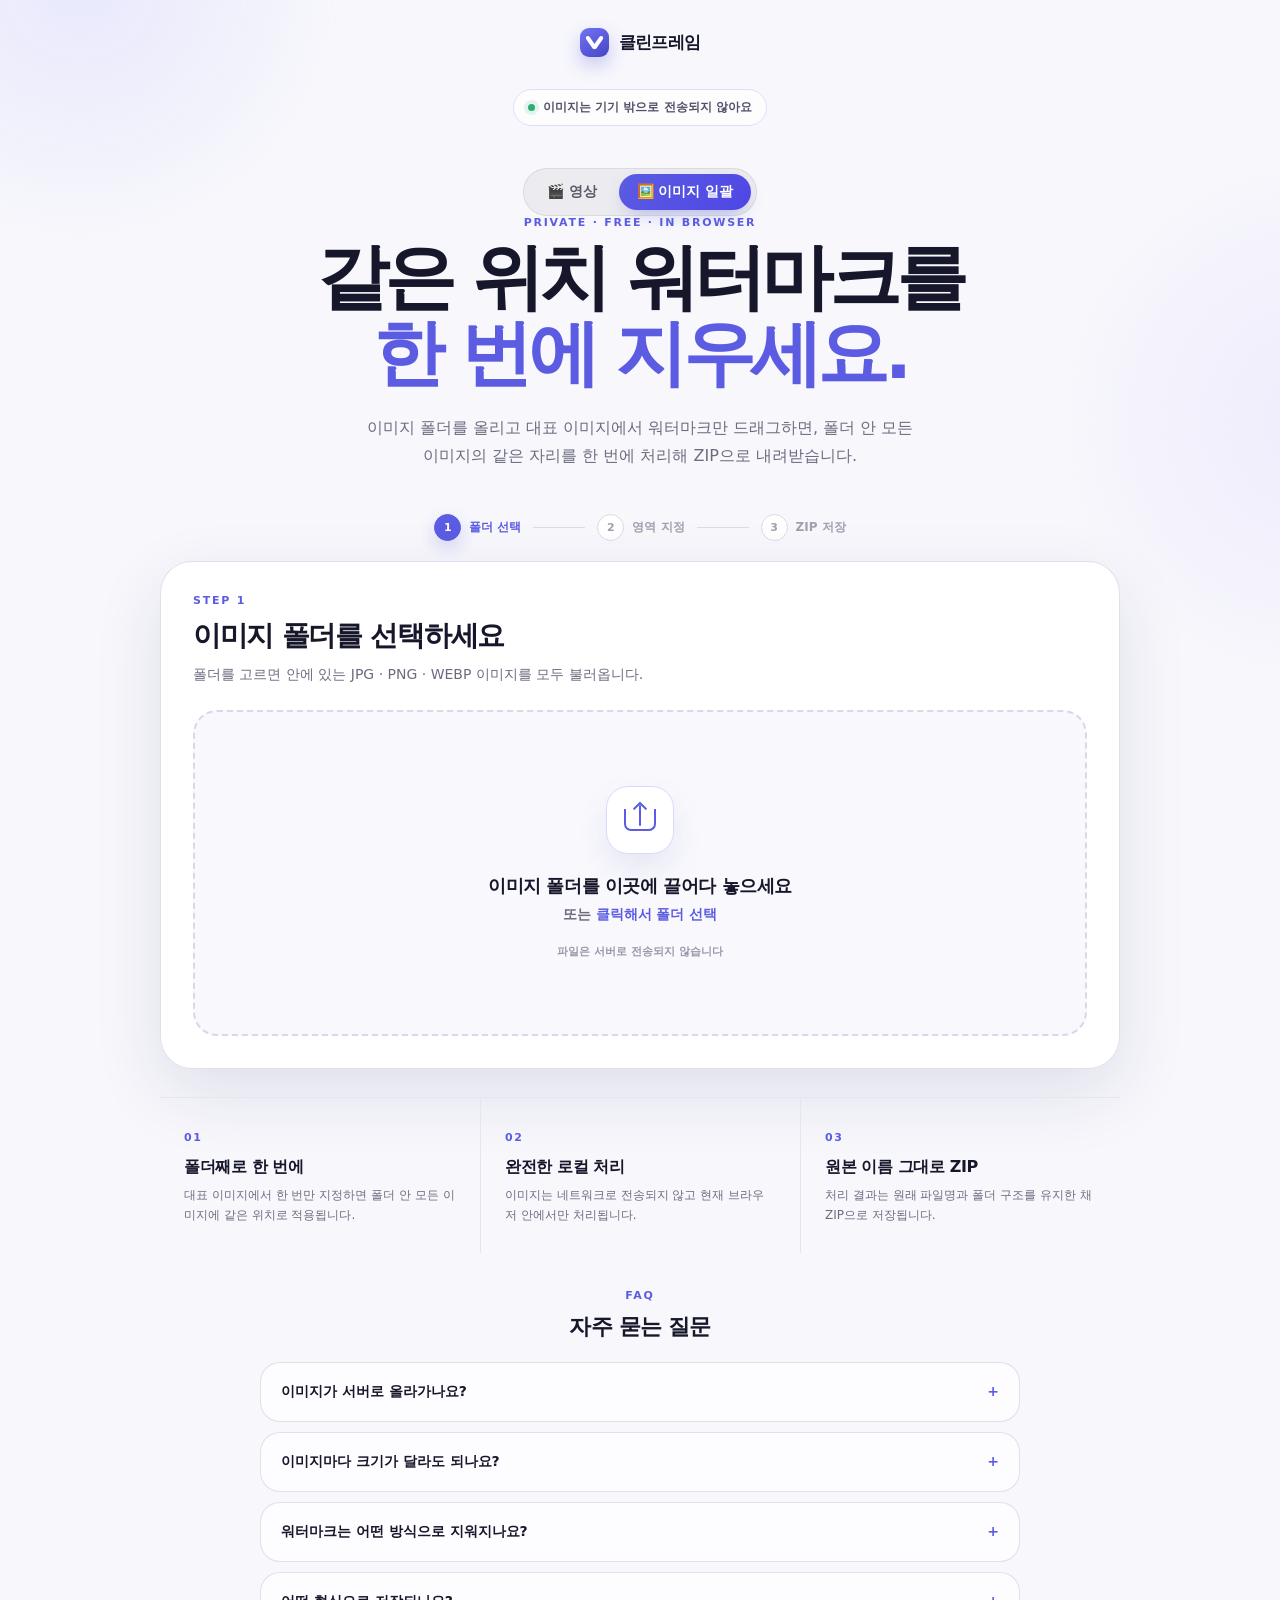
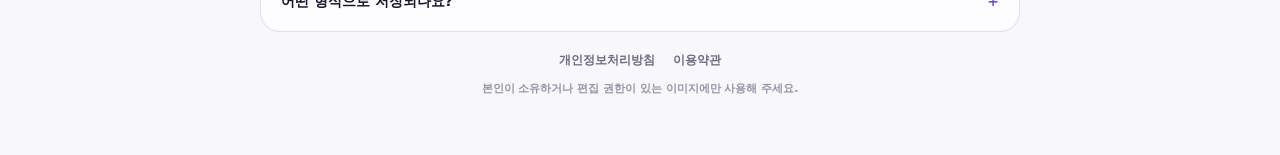
==== image.html @ a4044248 "이미지 워터마크 일괄 제거 기능 추가 폴더를 불러와 대표 이미지에서 워터마크 위치를 한 번만 지정하면 폴더 안 모든 이미지의 같은 위치를 제거해 ZIP으로 저장하는 image.ht" ====
<!-- 폴더 안 모든 이미지의 같은 위치 워터마크를 일괄 제거하는 화면 -->
<!doctype html>
<html lang="ko">
  <head>
    <meta charset="UTF-8" />
    <meta name="viewport" content="width=device-width, initial-scale=1.0" />
    <meta
      name="description"
      content="이미지 폴더를 올리고 대표 이미지에서 워터마크 위치를 지정하면 폴더 안 모든 이미지의 같은 위치 워터마크를 브라우저 안에서 한 번에 제거해 ZIP으로 저장합니다"
    />
    <meta name="theme-color" content="#f7f7fc" />
    <!-- 애드센스 사이트 확인용 메타 태그와 광고 로더. 크롤러가 HTML 원본에서
         찾을 수 있도록 스크립트를 주입하지 않고 그대로 둔다. -->
    <meta name="google-adsense-account" content="ca-pub-1059415497859090" />
    <script
      async
      src="https://pagead2.googlesyndication.com/pagead/js/adsbygoogle.js?client=ca-pub-1059415497859090"
      crossorigin="anonymous"
    ></script>
    <title>클린프레임 | 이미지 워터마크 일괄 제거</title>
    <link rel="stylesheet" href="./styles.css" />
    <script defer src="./image.js"></script>
    <script defer src="./ads.js"></script>
  </head>
  <body>
    <div class="ambient ambient-one" aria-hidden="true"></div>
    <div class="ambient ambient-two" aria-hidden="true"></div>

    <main class="shell">
      <header class="hero">
        <a class="brand" href="./" aria-label="클린프레임 처음으로">
          <span class="brand-mark" aria-hidden="true"></span>
          <span>클린프레임</span>
        </a>
        <div class="privacy-pill">
          <span class="status-dot" aria-hidden="true"></span>
          이미지는 기기 밖으로 전송되지 않아요
        </div>
        <nav class="tool-nav" aria-label="도구 전환">
          <a href="./">🎬 영상</a>
          <a class="active" href="./image.html" aria-current="page">🖼️ 이미지 일괄</a>
        </nav>
        <p class="eyebrow">PRIVATE · FREE · IN BROWSER</p>
        <h1>같은 위치 워터마크를<br /><span>한 번에 지우세요.</span></h1>
        <p class="hero-copy">
          이미지 폴더를 올리고 대표 이미지에서 워터마크만 드래그하면,
          폴더 안 모든 이미지의 같은 자리를 한 번에 처리해 ZIP으로 내려받습니다.
        </p>
      </header>

      <section class="workspace" aria-label="이미지 워터마크 일괄 제거 작업 공간">
        <div class="stepper" aria-label="진행 단계">
          <div class="step is-active" data-step="upload">
            <span>1</span>
            <strong>폴더 선택</strong>
          </div>
          <div class="step-line" aria-hidden="true"></div>
          <div class="step" data-step="select">
            <span>2</span>
            <strong>영역 지정</strong>
          </div>
          <div class="step-line" aria-hidden="true"></div>
          <div class="step" data-step="done">
            <span>3</span>
            <strong>ZIP 저장</strong>
          </div>
        </div>

        <section class="panel upload-panel" id="uploadPanel" aria-labelledby="uploadTitle">
          <div class="panel-heading">
            <p class="panel-kicker">STEP 1</p>
            <h2 id="uploadTitle">이미지 폴더를 선택하세요</h2>
            <p>폴더를 고르면 안에 있는 JPG · PNG · WEBP 이미지를 모두 불러옵니다.</p>
          </div>

          <label class="drop-zone" id="dropZone" for="folderInput">
            <input
              type="file"
              id="folderInput"
              webkitdirectory
              multiple
              aria-describedby="uploadHelp"
            />
            <span class="upload-icon" aria-hidden="true">
              <span class="upload-arrow"></span>
            </span>
            <strong>이미지 폴더를 이곳에 끌어다 놓으세요</strong>
            <span>또는 <em>클릭해서 폴더 선택</em></span>
            <small id="uploadHelp">파일은 서버로 전송되지 않습니다</small>
          </label>
          <p class="notice error hidden" id="uploadError" role="alert"></p>
        </section>

        <section class="panel edit-panel hidden" id="editPanel" aria-labelledby="editTitle">
          <div class="panel-heading panel-heading-row">
            <div>
              <p class="panel-kicker">STEP 2</p>
              <h2 id="editTitle">대표 이미지에서 지울 영역을 표시하세요</h2>
              <p>여기서 지정한 위치가 <strong>폴더 안 모든 이미지</strong>에 같은 비율로 적용됩니다.</p>
            </div>
            <span class="count-badge" id="regionCount">선택 영역 0개</span>
          </div>

          <div class="video-stage" id="imageStage">
            <img id="sourceImage" alt="대표 이미지 미리보기" />
            <div
              class="selection-overlay"
              id="selectionOverlay"
              aria-label="워터마크 영역 선택 화면"
            ></div>
          </div>

          <div class="preview-toolbar">
            <span class="file-summary" id="fileSummary"></span>
          </div>

          <div class="selection-help">
            <span class="help-swatch" aria-hidden="true"></span>
            <span>인디고색 테두리 안쪽이 주변 픽셀로 자연스럽게 채워집니다.</span>
          </div>

          <div class="preview-pair hidden" id="previewPair">
            <figure><figcaption>전</figcaption><canvas id="beforeCanvas"></canvas></figure>
            <figure><figcaption>후</figcaption><canvas id="afterCanvas"></canvas></figure>
          </div>

          <p class="notice error hidden" id="processError" role="alert"></p>

          <div class="actions">
            <button class="button button-primary" id="processButton" type="button" disabled>
              모두 제거 → ZIP
              <span aria-hidden="true">→</span>
            </button>
            <button class="button button-secondary" id="previewButton" type="button" disabled>
              전 / 후 미리보기
            </button>
            <button class="button button-secondary" id="clearButton" type="button">
              영역 모두 지우기
            </button>
            <button class="button button-quiet" id="resetButton" type="button">
              다른 폴더
            </button>
          </div>
        </section>

        <section class="panel processing-panel hidden" id="processingPanel" aria-live="polite">
          <div class="processing-orbit" aria-hidden="true">
            <span></span>
          </div>
          <p class="panel-kicker">PROCESSING</p>
          <h2>브라우저에서 이미지를 처리하고 있어요</h2>
          <p>이미지 수와 해상도에 따라 시간이 걸릴 수 있습니다. 창을 닫지 마세요.</p>
          <div class="progress-track" aria-hidden="true">
            <span id="progressBar"></span>
          </div>
          <strong class="progress-value" id="progressValue">0%</strong>
        </section>

        <section class="panel result-panel hidden" id="resultPanel" aria-labelledby="resultTitle">
          <div class="result-header">
            <span class="success-mark" aria-hidden="true">✓</span>
            <div>
              <p class="panel-kicker">COMPLETE</p>
              <h2 id="resultTitle">이미지가 준비됐어요</h2>
              <p id="resultSummary">처리된 이미지를 ZIP으로 저장했습니다.</p>
            </div>
          </div>

          <div class="actions">
            <a class="button button-primary" id="downloadLink" download="cleanframe-images.zip">
              ZIP 다시 받기
              <span aria-hidden="true">↓</span>
            </a>
            <button class="button button-secondary" id="editAgainButton" type="button">
              영역 다시 선택
            </button>
            <button class="button button-quiet" id="newFolderButton" type="button">
              다른 폴더
            </button>
          </div>
        </section>
      </section>

      <!-- 광고 자리. data-ad-slot 을 애드센스에서 만든 광고 단위 ID로 바꾸세요. -->
      <aside class="ad-slot" data-ad-slot="" data-ad-format="auto" aria-label="광고">
        <span class="ad-label">광고</span>
      </aside>

      <section class="feature-grid" aria-label="서비스 특징">
        <article>
          <span class="feature-number">01</span>
          <h2>폴더째로 한 번에</h2>
          <p>대표 이미지에서 한 번만 지정하면 폴더 안 모든 이미지에 같은 위치로 적용됩니다.</p>
        </article>
        <article>
          <span class="feature-number">02</span>
          <h2>완전한 로컬 처리</h2>
          <p>이미지는 네트워크로 전송되지 않고 현재 브라우저 안에서만 처리됩니다.</p>
        </article>
        <article>
          <span class="feature-number">03</span>
          <h2>원본 이름 그대로 ZIP</h2>
          <p>처리 결과는 원래 파일명과 폴더 구조를 유지한 채 ZIP으로 저장됩니다.</p>
        </article>
      </section>

      <section class="faq" aria-labelledby="faqTitle">
        <p class="panel-kicker">FAQ</p>
        <h2 id="faqTitle">자주 묻는 질문</h2>

        <details>
          <summary>이미지가 서버로 올라가나요?</summary>
          <p>
            올라가지 않습니다. 폴더를 고르면 브라우저 메모리에서만 읽고,
            제거 작업도 브라우저 안에서 실행됩니다. 네트워크로 나가는
            이미지 데이터는 없습니다.
          </p>
        </details>

        <details>
          <summary>이미지마다 크기가 달라도 되나요?</summary>
          <p>
            지정한 영역을 비율로 저장해 각 이미지 크기에 맞춰 적용합니다.
            같은 크기·같은 위치의 워터마크일 때 가장 정확하고, 크기가
            다르면 비율에 따라 근사 적용됩니다.
          </p>
        </details>

        <details>
          <summary>워터마크는 어떤 방식으로 지워지나요?</summary>
          <p>
            지정한 사각형 영역을 그 테두리 바깥 픽셀을 참고해 안쪽부터
            다시 채우는 방식입니다. 배경이 단순할수록 자연스럽고,
            무늬가 복잡한 배경에서는 흐릿한 자국이 남을 수 있습니다.
          </p>
        </details>

        <details>
          <summary>어떤 형식으로 저장되나요?</summary>
          <p>
            각 이미지는 원본과 같은 형식(JPG는 JPG, PNG는 PNG)으로 저장되며,
            원래 파일명과 폴더 구조를 유지한 하나의 ZIP 파일로 내려받습니다.
          </p>
        </details>
      </section>

      <!-- 광고 자리. data-ad-slot 을 애드센스에서 만든 광고 단위 ID로 바꾸세요. -->
      <aside class="ad-slot" data-ad-slot="" data-ad-format="auto" aria-label="광고">
        <span class="ad-label">광고</span>
      </aside>

      <footer>
        <nav class="footer-nav" aria-label="약관 및 정책">
          <a href="./privacy.html">개인정보처리방침</a>
          <a href="./terms.html">이용약관</a>
        </nav>
        <p>본인이 소유하거나 편집 권한이 있는 이미지에만 사용해 주세요.</p>
      </footer>
    </main>
  </body>
</html>
---- styles.css ----
/* 워터마크 제거 화면의 레이아웃과 상호작용 상태를 정의하는 스타일 */
:root {
  color-scheme: light;
  --brand: #5b5ce2;
  --brand-dark: #4747c6;
  --brand-soft: #eeefff;
  --ink: #17172b;
  --muted: #6c6c80;
  --line: #e5e5ef;
  --surface: #ffffff;
  --background: #f7f7fc;
  --danger: #dc3f51;
  --warning: #a65e00;
  --success: #17845b;
  --shadow: 0 24px 70px rgba(39, 39, 91, 0.11);
}

* {
  box-sizing: border-box;
}

html {
  scroll-behavior: smooth;
}

body {
  min-width: 320px;
  min-height: 100vh;
  margin: 0;
  overflow-x: hidden;
  background: var(--background);
  color: var(--ink);
  font-family:
    Pretendard, "Noto Sans KR", "Apple SD Gothic Neo", "Malgun Gothic",
    system-ui, sans-serif;
  -webkit-font-smoothing: antialiased;
}

button,
input {
  font: inherit;
}

button,
a {
  -webkit-tap-highlight-color: transparent;
}

.ambient {
  position: fixed;
  z-index: -1;
  width: 520px;
  height: 520px;
  border-radius: 50%;
  filter: blur(12px);
  opacity: 0.32;
  pointer-events: none;
}

.ambient-one {
  top: -280px;
  left: -180px;
  background: radial-gradient(circle, #c9caff 0%, rgba(201, 202, 255, 0) 70%);
}

.ambient-two {
  top: 160px;
  right: -300px;
  background: radial-gradient(circle, #ddd5ff 0%, rgba(221, 213, 255, 0) 70%);
}

.shell {
  width: min(1120px, calc(100% - 40px));
  margin: 0 auto;
  padding: 28px 0 48px;
}

.hero {
  position: relative;
  max-width: 820px;
  margin: 0 auto;
  padding: 0 0 44px;
  text-align: center;
  animation: rise-in 0.5s ease-out both;
}

.brand {
  display: inline-flex;
  align-items: center;
  gap: 10px;
  color: var(--ink);
  font-size: 17px;
  font-weight: 900;
  letter-spacing: -0.04em;
  text-decoration: none;
}

.brand-mark {
  position: relative;
  width: 29px;
  height: 29px;
  border-radius: 9px;
  background: linear-gradient(145deg, #7374f4, #4546c4);
  box-shadow: 0 8px 18px rgba(91, 92, 226, 0.3);
}

.brand-mark::before,
.brand-mark::after {
  position: absolute;
  width: 4px;
  height: 15px;
  border-radius: 999px;
  background: #fff;
  content: "";
}

.brand-mark::before {
  top: 7px;
  left: 9px;
  transform: rotate(-35deg);
}

.brand-mark::after {
  top: 7px;
  right: 9px;
  transform: rotate(35deg);
}

.privacy-pill {
  display: flex;
  align-items: center;
  gap: 8px;
  width: fit-content;
  margin: 28px auto 24px;
  padding: 9px 14px;
  border: 1px solid #dddef8;
  border-radius: 999px;
  background: rgba(255, 255, 255, 0.72);
  color: #515168;
  font-size: 12px;
  font-weight: 700;
  backdrop-filter: blur(10px);
}

.status-dot {
  width: 7px;
  height: 7px;
  border-radius: 50%;
  background: #2cad72;
  box-shadow: 0 0 0 4px rgba(44, 173, 114, 0.12);
}

.eyebrow,
.panel-kicker {
  margin: 0 0 10px;
  color: var(--brand);
  font-size: 11px;
  font-weight: 900;
  letter-spacing: 0.16em;
}

.hero h1 {
  margin: 0;
  font-size: clamp(42px, 7vw, 72px);
  font-weight: 900;
  line-height: 1.06;
  letter-spacing: -0.065em;
}

.hero h1 span {
  color: var(--brand);
}

.hero-copy {
  max-width: 590px;
  margin: 22px auto 0;
  color: var(--muted);
  font-size: 16px;
  font-weight: 500;
  line-height: 1.75;
  word-break: keep-all;
}

.workspace {
  position: relative;
  width: min(960px, 100%);
  margin: 0 auto;
  animation: rise-in 0.52s 0.06s ease-out both;
}

.stepper {
  display: flex;
  align-items: center;
  justify-content: center;
  width: min(560px, 100%);
  margin: 0 auto 20px;
}

.step {
  display: flex;
  align-items: center;
  gap: 8px;
  color: #a0a0b2;
  white-space: nowrap;
}

.step span {
  display: grid;
  width: 27px;
  height: 27px;
  place-items: center;
  border: 1px solid #d9d9e6;
  border-radius: 50%;
  background: #fff;
  font-size: 11px;
  font-weight: 900;
}

.step strong {
  font-size: 12px;
  font-weight: 800;
}

.step.is-active,
.step.is-complete {
  color: var(--brand);
}

.step.is-active span,
.step.is-complete span {
  border-color: var(--brand);
  background: var(--brand);
  color: #fff;
  box-shadow: 0 7px 17px rgba(91, 92, 226, 0.22);
}

.step-line {
  width: 52px;
  height: 1px;
  margin: 0 12px;
  background: #dddde8;
}

.core-status {
  display: flex;
  align-items: center;
  justify-content: center;
  gap: 9px;
  min-height: 18px;
  margin-bottom: 16px;
  color: #77778c;
  font-size: 12px;
  font-weight: 700;
}

.core-indicator {
  width: 8px;
  height: 8px;
  border-radius: 50%;
  background: #2cad72;
}

.core-indicator.is-loading {
  background: var(--brand);
  animation: pulse 1.25s ease-in-out infinite;
}

.core-indicator.is-error {
  background: var(--danger);
}

.panel {
  padding: 32px;
  border: 1px solid rgba(220, 220, 234, 0.88);
  border-radius: 32px;
  background: rgba(255, 255, 255, 0.93);
  box-shadow: var(--shadow);
  backdrop-filter: blur(16px);
  animation: panel-in 0.46s ease-out both;
}

.panel-heading {
  margin-bottom: 24px;
}

.panel-heading-row {
  display: flex;
  align-items: flex-start;
  justify-content: space-between;
  gap: 24px;
}

.panel h2 {
  margin: 0;
  font-size: clamp(22px, 3vw, 28px);
  font-weight: 900;
  letter-spacing: -0.045em;
}

.panel-heading p:not(.panel-kicker),
.processing-panel > p:not(.panel-kicker),
.result-header p:not(.panel-kicker) {
  margin: 8px 0 0;
  color: var(--muted);
  font-size: 14px;
  font-weight: 500;
  line-height: 1.65;
}

.drop-zone {
  display: flex;
  min-height: 326px;
  align-items: center;
  justify-content: center;
  flex-direction: column;
  padding: 40px 24px;
  border: 2px dashed #d8d8e7;
  border-radius: 24px;
  background:
    linear-gradient(rgba(248, 248, 253, 0.88), rgba(248, 248, 253, 0.88)),
    repeating-linear-gradient(
      -45deg,
      transparent,
      transparent 10px,
      rgba(91, 92, 226, 0.035) 10px,
      rgba(91, 92, 226, 0.035) 20px
    );
  cursor: pointer;
  text-align: center;
  transition:
    border-color 0.2s ease,
    background-color 0.2s ease,
    transform 0.2s ease;
}

.drop-zone:hover,
.drop-zone:focus-within,
.drop-zone.is-over {
  border-color: var(--brand);
  background: var(--brand-soft);
  transform: translateY(-2px);
}

.drop-zone input {
  position: absolute;
  width: 1px;
  height: 1px;
  overflow: hidden;
  clip: rect(0 0 0 0);
  clip-path: inset(50%);
  white-space: nowrap;
}

.upload-icon {
  display: grid;
  position: relative;
  width: 68px;
  height: 68px;
  margin-bottom: 20px;
  place-items: center;
  border: 1px solid #d9dafb;
  border-radius: 22px;
  background: #fff;
  box-shadow: 0 15px 32px rgba(57, 57, 128, 0.09);
}

.upload-icon::before {
  width: 28px;
  height: 20px;
  border: 2px solid var(--brand);
  border-top: 0;
  border-radius: 0 0 7px 7px;
  content: "";
}

.upload-arrow {
  position: absolute;
  top: 18px;
  width: 2px;
  height: 21px;
  border-radius: 2px;
  background: var(--brand);
}

.upload-arrow::before,
.upload-arrow::after {
  position: absolute;
  top: 0;
  width: 10px;
  height: 2px;
  border-radius: 2px;
  background: var(--brand);
  content: "";
}

.upload-arrow::before {
  left: -7px;
  transform: rotate(-45deg);
}

.upload-arrow::after {
  right: -7px;
  transform: rotate(45deg);
}

.drop-zone strong {
  margin-bottom: 8px;
  font-size: 18px;
  font-weight: 900;
  letter-spacing: -0.025em;
}

.drop-zone > span:not(.upload-icon) {
  color: var(--muted);
  font-size: 14px;
  font-weight: 600;
}

.drop-zone em {
  color: var(--brand);
  font-style: normal;
  font-weight: 800;
}

.drop-zone small {
  margin-top: 20px;
  color: #9898aa;
  font-size: 11px;
  font-weight: 600;
}

.count-badge {
  flex: 0 0 auto;
  padding: 9px 13px;
  border-radius: 999px;
  background: var(--brand-soft);
  color: var(--brand-dark);
  font-size: 12px;
  font-weight: 900;
}

.video-stage,
.result-video-wrap {
  position: relative;
  overflow: hidden;
  width: 100%;
  border: 1px solid #2b2b37;
  border-radius: 20px;
  background: #101018;
  box-shadow: 0 18px 42px rgba(17, 17, 26, 0.2);
  line-height: 0;
}

.video-stage video {
  display: block;
  width: 100%;
  height: auto;
  background: #101018;
}

.result-video-wrap video {
  display: block;
  width: 100%;
  max-height: 68vh;
  background: #101018;
  object-fit: contain;
}

.selection-overlay {
  position: absolute;
  inset: 0;
  cursor: crosshair;
  touch-action: none;
  user-select: none;
}

.selection-rect {
  position: absolute;
  border: 2px solid #8586ff;
  border-radius: 4px;
  background: rgba(91, 92, 226, 0.2);
  box-shadow:
    0 0 0 1px rgba(255, 255, 255, 0.7) inset,
    0 0 22px rgba(91, 92, 226, 0.28);
}

.selection-delete {
  display: grid;
  position: absolute;
  top: -13px;
  right: -13px;
  width: 26px;
  height: 26px;
  padding: 0;
  place-items: center;
  border: 2px solid #fff;
  border-radius: 50%;
  background: var(--danger);
  box-shadow: 0 5px 12px rgba(25, 25, 38, 0.35);
  color: #fff;
  cursor: pointer;
  font-size: 14px;
  font-weight: 900;
  line-height: 1;
}

.selection-help {
  display: flex;
  align-items: center;
  gap: 9px;
  margin: 14px 2px 0;
  color: var(--muted);
  font-size: 12px;
  font-weight: 600;
  line-height: 1.5;
}

.preview-toolbar {
  display: flex;
  min-height: 48px;
  align-items: center;
  justify-content: space-between;
  gap: 16px;
  margin-top: 12px;
  padding: 8px 10px;
  border: 1px solid var(--line);
  border-radius: 14px;
  background: #fafafe;
}

.preview-controls {
  display: flex;
  align-items: center;
  gap: 4px;
}

.preview-control {
  display: inline-flex;
  min-height: 32px;
  align-items: center;
  gap: 7px;
  padding: 6px 9px;
  border: 0;
  border-radius: 9px;
  background: transparent;
  color: #4b4b61;
  cursor: pointer;
  font-size: 12px;
  font-weight: 800;
  transition:
    background-color 0.16s ease,
    color 0.16s ease;
}

.preview-control:hover:not(:disabled) {
  background: var(--brand-soft);
  color: var(--brand-dark);
}

.preview-control:focus-visible {
  outline: 3px solid rgba(91, 92, 226, 0.24);
  outline-offset: 2px;
}

.preview-control:disabled {
  cursor: not-allowed;
  opacity: 0.45;
}

.file-summary {
  overflow: hidden;
  color: #858598;
  font-size: 11px;
  font-weight: 700;
  text-overflow: ellipsis;
  white-space: nowrap;
}

.help-swatch {
  flex: 0 0 auto;
  width: 13px;
  height: 13px;
  border: 2px solid #8586ff;
  border-radius: 3px;
  background: rgba(91, 92, 226, 0.16);
}

.actions {
  display: flex;
  align-items: center;
  gap: 12px;
  flex-wrap: wrap;
  margin-top: 24px;
}

.button {
  display: inline-flex;
  min-height: 52px;
  align-items: center;
  justify-content: center;
  gap: 12px;
  padding: 14px 22px;
  border: 1px solid transparent;
  border-radius: 16px;
  cursor: pointer;
  font-size: 14px;
  font-weight: 900;
  text-decoration: none;
  transition:
    transform 0.14s ease,
    box-shadow 0.2s ease,
    border-color 0.2s ease;
}

.button:hover:not(:disabled) {
  transform: scale(1.02);
}

.button:active:not(:disabled) {
  transform: scale(0.98);
}

.button:focus-visible,
.selection-delete:focus-visible,
.drop-zone:focus-within {
  outline: 3px solid rgba(91, 92, 226, 0.28);
  outline-offset: 3px;
}

.button:disabled {
  cursor: not-allowed;
  opacity: 0.46;
}

.button-primary {
  border-color: var(--brand);
  background: linear-gradient(135deg, #6d6eef, #5051d5);
  box-shadow: 0 13px 27px rgba(91, 92, 226, 0.28);
  color: #fff;
}

.button-primary:hover:not(:disabled) {
  box-shadow: 0 17px 32px rgba(91, 92, 226, 0.37);
}

.button-secondary {
  border-color: #ddddea;
  background: #fff;
  color: #353549;
  box-shadow: 0 8px 18px rgba(31, 31, 67, 0.07);
}

.button-quiet {
  border-color: transparent;
  background: transparent;
  color: #77778b;
}

.notice {
  margin: 16px 0 0;
  padding: 12px 14px;
  border: 1px solid;
  border-radius: 12px;
  font-size: 13px;
  font-weight: 700;
  line-height: 1.55;
}

.notice.warning {
  border-color: #f1d5ad;
  background: #fff8ec;
  color: var(--warning);
}

.notice.error {
  border-color: #f3c9ce;
  background: #fff3f4;
  color: var(--danger);
}

.processing-panel {
  padding-block: 72px;
  text-align: center;
}

.processing-orbit {
  display: grid;
  width: 72px;
  height: 72px;
  margin: 0 auto 24px;
  place-items: center;
  border: 2px solid #dadbff;
  border-top-color: var(--brand);
  border-radius: 50%;
  animation: spin 0.9s linear infinite;
}

.processing-orbit span {
  width: 42px;
  height: 42px;
  border-radius: 14px;
  background: linear-gradient(145deg, #7374f4, #4546c4);
  box-shadow: 0 9px 24px rgba(91, 92, 226, 0.28);
}

.progress-track {
  overflow: hidden;
  width: min(480px, 100%);
  height: 10px;
  margin: 28px auto 12px;
  border-radius: 999px;
  background: #eaeaF3;
}

.progress-track span {
  display: block;
  width: 0%;
  height: 100%;
  border-radius: inherit;
  background: linear-gradient(90deg, #7778f0, #4f50d3);
  transition: width 0.2s ease;
}

.progress-value {
  color: var(--brand);
  font-size: 18px;
  font-weight: 900;
}

.result-header {
  display: flex;
  align-items: center;
  gap: 16px;
  margin-bottom: 24px;
}

.success-mark {
  display: grid;
  flex: 0 0 auto;
  width: 52px;
  height: 52px;
  place-items: center;
  border-radius: 17px;
  background: #e8f8f1;
  color: var(--success);
  font-size: 24px;
  font-weight: 900;
}

.feature-grid {
  display: grid;
  width: min(960px, 100%);
  margin: 28px auto 0;
  grid-template-columns: repeat(3, 1fr);
  border-top: 1px solid var(--line);
  animation: rise-in 0.52s 0.12s ease-out both;
}

.feature-grid article {
  padding: 28px 24px;
}

.feature-grid article + article {
  border-left: 1px solid var(--line);
}

.feature-number {
  color: var(--brand);
  font-size: 11px;
  font-weight: 900;
  letter-spacing: 0.14em;
}

.feature-grid h2 {
  margin: 12px 0 8px;
  font-size: 16px;
  font-weight: 900;
  letter-spacing: -0.025em;
}

.feature-grid p {
  margin: 0;
  color: var(--muted);
  font-size: 12px;
  font-weight: 500;
  line-height: 1.65;
}

.ad-slot {
  display: block;
  width: min(960px, 100%);
  margin: 28px auto 0;
  padding: 14px 16px 16px;
  border: 1px solid rgba(220, 220, 234, 0.88);
  border-radius: 24px;
  background: rgba(255, 255, 255, 0.72);
  text-align: center;
}

.ad-label {
  display: block;
  color: #9d9dae;
  font-size: 10px;
  font-weight: 900;
  letter-spacing: 0.28em;
}

.ad-slot .adsbygoogle {
  display: block;
  min-height: 90px;
  margin-top: 12px;
}

.faq {
  width: min(760px, 100%);
  margin: 36px auto 0;
  text-align: center;
}

.faq h2 {
  margin: 0 0 20px;
  font-size: 22px;
  font-weight: 900;
  letter-spacing: -0.035em;
}

.faq details {
  padding: 4px 20px;
  border: 1px solid rgba(220, 220, 234, 0.88);
  border-radius: 20px;
  background: rgba(255, 255, 255, 0.78);
  text-align: left;
}

.faq details + details {
  margin-top: 10px;
}

.faq summary {
  padding: 16px 0;
  color: var(--ink);
  cursor: pointer;
  font-size: 14px;
  font-weight: 700;
  list-style: none;
}

.faq summary::-webkit-details-marker {
  display: none;
}

.faq summary::after {
  float: right;
  color: var(--brand);
  content: "+";
  font-weight: 900;
}

.faq details[open] summary::after {
  content: "−";
}

.faq details p {
  margin: 0;
  padding: 0 0 18px;
  color: var(--muted);
  font-size: 13px;
  font-weight: 500;
  line-height: 1.75;
}

.legal-header {
  max-width: 720px;
  margin: 0 auto;
  padding: 0 0 28px;
  text-align: center;
}

.legal-header .brand {
  margin-bottom: 28px;
}

.legal-header h1 {
  margin: 0 0 10px;
  font-size: 30px;
  font-weight: 900;
  letter-spacing: -0.045em;
}

.legal-updated {
  margin: 0;
  color: var(--muted);
  font-size: 12px;
  font-weight: 600;
}

.legal {
  width: min(760px, 100%);
  margin: 0 auto;
  color: #3d3d52;
  font-size: 14px;
  font-weight: 500;
  line-height: 1.8;
}

.legal h2 {
  margin: 32px 0 10px;
  color: var(--ink);
  font-size: 16px;
  font-weight: 900;
  letter-spacing: -0.025em;
}

.legal h2:first-child {
  margin-top: 0;
}

.legal p {
  margin: 0;
}

.legal ul {
  margin: 10px 0 0;
  padding-left: 20px;
}

.legal li + li {
  margin-top: 8px;
}

.legal a {
  color: var(--brand-dark);
  font-weight: 700;
}

footer {
  padding-top: 20px;
  color: #9494a6;
  font-size: 11px;
  font-weight: 600;
  text-align: center;
}

.footer-nav {
  display: flex;
  align-items: center;
  justify-content: center;
  gap: 18px;
  margin-bottom: 12px;
}

.footer-nav a {
  color: #6c6c80;
  font-size: 12px;
  font-weight: 700;
  text-decoration: none;
}

.footer-nav a:hover {
  color: var(--brand);
}

.hidden {
  display: none !important;
}

@keyframes rise-in {
  from {
    opacity: 0;
    transform: translateY(14px);
  }
  to {
    opacity: 1;
    transform: translateY(0);
  }
}

@keyframes panel-in {
  from {
    opacity: 0;
    transform: translateY(12px);
  }
  to {
    opacity: 1;
    transform: translateY(0);
  }
}

@keyframes spin {
  to {
    transform: rotate(360deg);
  }
}

@keyframes pulse {
  0%,
  100% {
    box-shadow: 0 0 0 0 rgba(91, 92, 226, 0.35);
  }
  50% {
    box-shadow: 0 0 0 6px rgba(91, 92, 226, 0);
  }
}

@media (max-width: 720px) {
  .shell {
    width: min(100% - 24px, 1120px);
    padding-top: 20px;
  }

  .hero {
    padding-bottom: 32px;
  }

  .hero-copy {
    font-size: 14px;
  }

  .step strong {
    display: none;
  }

  .step-line {
    width: 42px;
  }

  .panel {
    padding: 24px 18px;
    border-radius: 24px;
  }

  .drop-zone {
    min-height: 276px;
    padding-inline: 16px;
  }

  .panel-heading-row {
    display: block;
  }

  .count-badge {
    display: inline-flex;
    margin-top: 14px;
  }

  .preview-toolbar {
    align-items: flex-start;
    flex-direction: column;
    gap: 6px;
  }

  .preview-controls {
    width: 100%;
  }

  .preview-control {
    flex: 1;
    justify-content: center;
  }

  .file-summary {
    width: 100%;
    padding: 0 8px 4px;
  }

  .actions {
    align-items: stretch;
    flex-direction: column;
  }

  .button {
    width: 100%;
  }

  .feature-grid {
    grid-template-columns: 1fr;
  }

  .feature-grid article {
    padding: 22px 4px;
  }

  .feature-grid article + article {
    border-top: 1px solid var(--line);
    border-left: 0;
  }

  .ad-slot {
    padding: 12px 10px 14px;
    border-radius: 20px;
  }

  .faq details {
    padding-inline: 16px;
  }

  .legal {
    padding: 24px 18px;
    border-radius: 24px;
  }

  .legal-header h1 {
    font-size: 24px;
  }
}

@media (prefers-reduced-motion: reduce) {
  *,
  *::before,
  *::after {
    scroll-behavior: auto !important;
    animation-duration: 0.01ms !important;
    animation-iteration-count: 1 !important;
    transition-duration: 0.01ms !important;
  }
}

/* ===== 도구 전환 내비 (영상 / 이미지 일괄) ===== */
.tool-nav {
  display: inline-flex;
  gap: 4px;
  padding: 5px;
  margin: 18px auto 0;
  border-radius: 9999px;
  background: rgba(20, 20, 30, 0.05);
  border: 1px solid rgba(20, 20, 30, 0.08);
}
.tool-nav a {
  padding: 9px 18px;
  border-radius: 9999px;
  font-weight: 700;
  font-size: 14px;
  color: #5a5a68;
  text-decoration: none;
  transition: background 0.18s, color 0.18s, box-shadow 0.18s;
}
.tool-nav a:hover {
  color: #23233a;
}
.tool-nav a.active {
  background: linear-gradient(135deg, #5b5ce2, #4f46e5);
  color: #fff;
  box-shadow: 0 8px 18px -8px rgba(91, 92, 226, 0.5);
}

/* 이미지 스테이지: .video-stage 를 재사용하되 <img> 대응 */
.video-stage img {
  display: block;
  width: 100%;
  height: auto;
  background: #101018;
}

/* 전/후 미리보기 */
.preview-pair {
  display: grid;
  grid-template-columns: 1fr 1fr;
  gap: 12px;
  margin-top: 16px;
}
.preview-pair figure { margin: 0; }
.preview-pair figcaption {
  font-size: 12px;
  font-weight: 800;
  color: #6b6b7a;
  margin-bottom: 6px;
  letter-spacing: 0.02em;
}
.preview-pair canvas {
  width: 100%;
  border-radius: 14px;
  border: 1px solid #2b2b37;
  background: #101018;
}
@media (max-width: 560px) {
  .preview-pair { grid-template-columns: 1fr; }
}
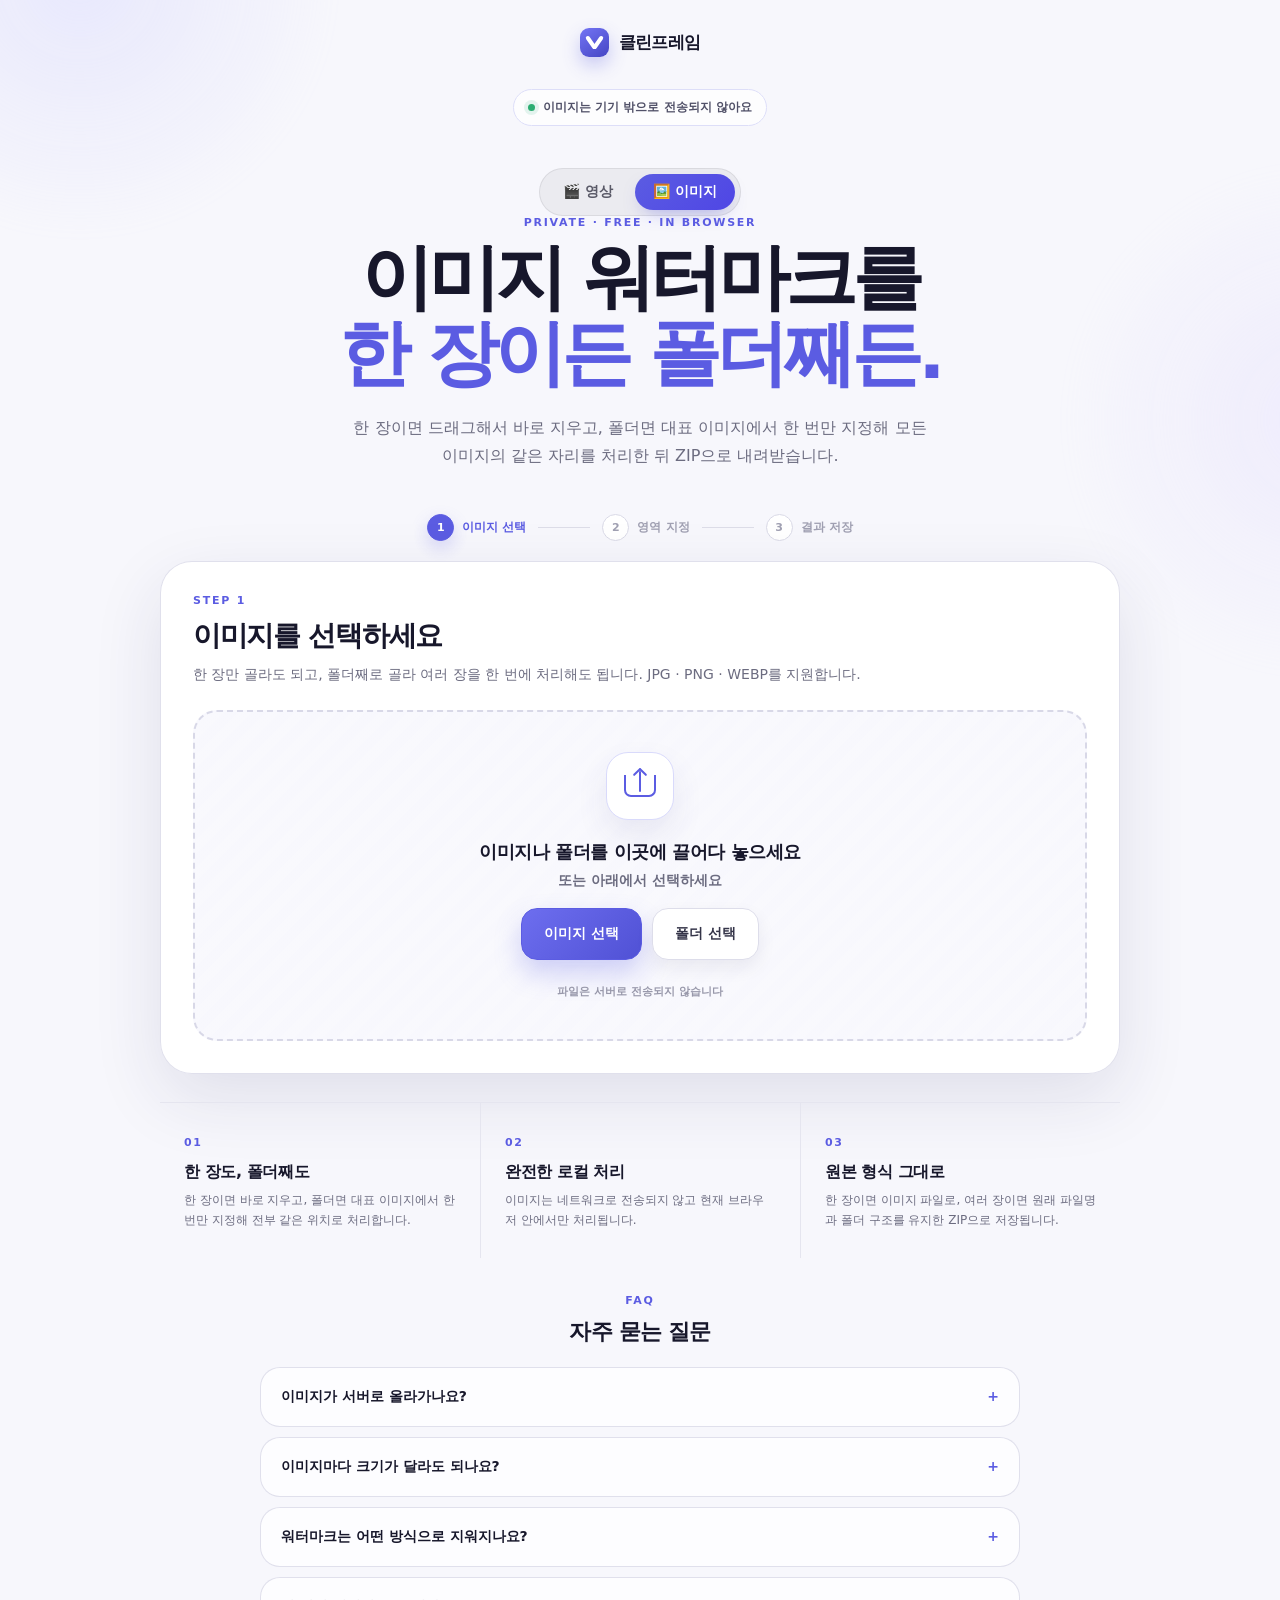
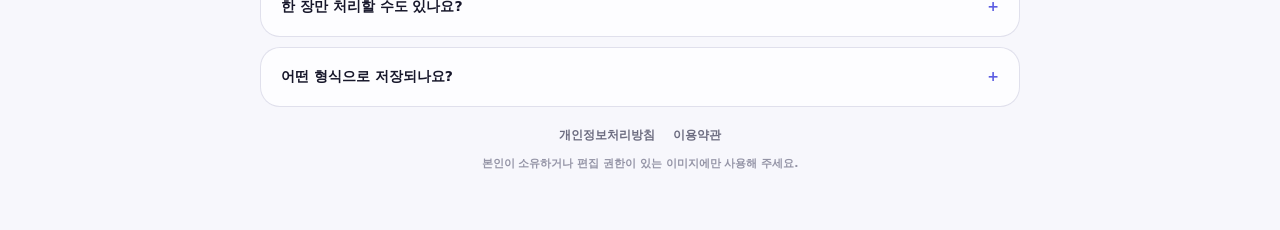
==== commit 721c6007: "이미지 한 장만 처리하는 경로 추가 폴더만 받던 이미지 페이지를 한 장도 처리할 수 있게 넓힌다.  webkitdirectory 입력 하나로는 파일 선택 대화상자가 폴더 모드로 고" ====
--- a/image.html
+++ b/image.html
@@ -1,4 +1,4 @@
-<!-- 폴더 안 모든 이미지의 같은 위치 워터마크를 일괄 제거하는 화면 -->
+<!-- 이미지 한 장 또는 폴더 안 모든 이미지의 같은 위치 워터마크를 제거하는 화면 -->
 <!doctype html>
 <html lang="ko">
   <head>
@@ -6,7 +6,7 @@
     <meta name="viewport" content="width=device-width, initial-scale=1.0" />
     <meta
       name="description"
-      content="이미지 폴더를 올리고 대표 이미지에서 워터마크 위치를 지정하면 폴더 안 모든 이미지의 같은 위치 워터마크를 브라우저 안에서 한 번에 제거해 ZIP으로 저장합니다"
+      content="이미지 한 장 또는 폴더째로 올려 워터마크 위치를 드래그하면 브라우저 안에서 워터마크를 제거합니다. 여러 장이면 같은 위치를 한 번에 처리해 ZIP으로 저장합니다"
     />
     <meta name="theme-color" content="#f7f7fc" />
     <!-- 애드센스 사이트 확인용 메타 태그와 광고 로더. 크롤러가 HTML 원본에서
@@ -17,7 +17,7 @@
       src="https://pagead2.googlesyndication.com/pagead/js/adsbygoogle.js?client=ca-pub-1059415497859090"
       crossorigin="anonymous"
     ></script>
-    <title>클린프레임 | 이미지 워터마크 일괄 제거</title>
+    <title>클린프레임 | 이미지 워터마크 제거</title>
     <link rel="stylesheet" href="./styles.css" />
     <script defer src="./image.js"></script>
     <script defer src="./ads.js"></script>
@@ -38,21 +38,21 @@
         </div>
         <nav class="tool-nav" aria-label="도구 전환">
           <a href="./">🎬 영상</a>
-          <a class="active" href="./image.html" aria-current="page">🖼️ 이미지 일괄</a>
+          <a class="active" href="./image.html" aria-current="page">🖼️ 이미지</a>
         </nav>
         <p class="eyebrow">PRIVATE · FREE · IN BROWSER</p>
-        <h1>같은 위치 워터마크를<br /><span>한 번에 지우세요.</span></h1>
+        <h1>이미지 워터마크를<br /><span>한 장이든 폴더째든.</span></h1>
         <p class="hero-copy">
-          이미지 폴더를 올리고 대표 이미지에서 워터마크만 드래그하면,
-          폴더 안 모든 이미지의 같은 자리를 한 번에 처리해 ZIP으로 내려받습니다.
+          한 장이면 드래그해서 바로 지우고, 폴더면 대표 이미지에서 한 번만
+          지정해 모든 이미지의 같은 자리를 처리한 뒤 ZIP으로 내려받습니다.
         </p>
       </header>
 
-      <section class="workspace" aria-label="이미지 워터마크 일괄 제거 작업 공간">
+      <section class="workspace" aria-label="이미지 워터마크 제거 작업 공간">
         <div class="stepper" aria-label="진행 단계">
           <div class="step is-active" data-step="upload">
             <span>1</span>
-            <strong>폴더 선택</strong>
+            <strong>이미지 선택</strong>
           </div>
           <div class="step-line" aria-hidden="true"></div>
           <div class="step" data-step="select">
@@ -62,18 +62,25 @@
           <div class="step-line" aria-hidden="true"></div>
           <div class="step" data-step="done">
             <span>3</span>
-            <strong>ZIP 저장</strong>
+            <strong>결과 저장</strong>
           </div>
         </div>
 
         <section class="panel upload-panel" id="uploadPanel" aria-labelledby="uploadTitle">
           <div class="panel-heading">
             <p class="panel-kicker">STEP 1</p>
-            <h2 id="uploadTitle">이미지 폴더를 선택하세요</h2>
-            <p>폴더를 고르면 안에 있는 JPG · PNG · WEBP 이미지를 모두 불러옵니다.</p>
-          </div>
-
-          <label class="drop-zone" id="dropZone" for="folderInput">
+            <h2 id="uploadTitle">이미지를 선택하세요</h2>
+            <p>한 장만 골라도 되고, 폴더째로 골라 여러 장을 한 번에 처리해도 됩니다. JPG · PNG · WEBP를 지원합니다.</p>
+          </div>
+
+          <div class="drop-zone" id="dropZone">
+            <input
+              type="file"
+              id="filesInput"
+              accept="image/*"
+              multiple
+              aria-describedby="uploadHelp"
+            />
             <input
               type="file"
               id="folderInput"
@@ -84,10 +91,14 @@
             <span class="upload-icon" aria-hidden="true">
               <span class="upload-arrow"></span>
             </span>
-            <strong>이미지 폴더를 이곳에 끌어다 놓으세요</strong>
-            <span>또는 <em>클릭해서 폴더 선택</em></span>
+            <strong>이미지나 폴더를 이곳에 끌어다 놓으세요</strong>
+            <span>또는 아래에서 선택하세요</span>
+            <div class="upload-choices">
+              <label class="button button-primary" for="filesInput">이미지 선택</label>
+              <label class="button button-secondary" for="folderInput">폴더 선택</label>
+            </div>
             <small id="uploadHelp">파일은 서버로 전송되지 않습니다</small>
-          </label>
+          </div>
           <p class="notice error hidden" id="uploadError" role="alert"></p>
         </section>
 
@@ -95,8 +106,8 @@
           <div class="panel-heading panel-heading-row">
             <div>
               <p class="panel-kicker">STEP 2</p>
-              <h2 id="editTitle">대표 이미지에서 지울 영역을 표시하세요</h2>
-              <p>여기서 지정한 위치가 <strong>폴더 안 모든 이미지</strong>에 같은 비율로 적용됩니다.</p>
+              <h2 id="editTitle">지울 영역을 표시하세요</h2>
+              <p id="editDescription">워터마크 위를 드래그하세요. 여러 영역을 선택할 수 있습니다.</p>
             </div>
             <span class="count-badge" id="regionCount">선택 영역 0개</span>
           </div>
@@ -128,7 +139,7 @@
 
           <div class="actions">
             <button class="button button-primary" id="processButton" type="button" disabled>
-              모두 제거 → ZIP
+              <span id="processButtonLabel">워터마크 제거</span>
               <span aria-hidden="true">→</span>
             </button>
             <button class="button button-secondary" id="previewButton" type="button" disabled>
@@ -138,7 +149,7 @@
               영역 모두 지우기
             </button>
             <button class="button button-quiet" id="resetButton" type="button">
-              다른 폴더
+              다른 이미지
             </button>
           </div>
         </section>
@@ -149,7 +160,7 @@
           </div>
           <p class="panel-kicker">PROCESSING</p>
           <h2>브라우저에서 이미지를 처리하고 있어요</h2>
-          <p>이미지 수와 해상도에 따라 시간이 걸릴 수 있습니다. 창을 닫지 마세요.</p>
+          <p id="processingNote">이미지 수와 해상도에 따라 시간이 걸릴 수 있습니다. 창을 닫지 마세요.</p>
           <div class="progress-track" aria-hidden="true">
             <span id="progressBar"></span>
           </div>
@@ -162,20 +173,24 @@
             <div>
               <p class="panel-kicker">COMPLETE</p>
               <h2 id="resultTitle">이미지가 준비됐어요</h2>
-              <p id="resultSummary">처리된 이미지를 ZIP으로 저장했습니다.</p>
+              <p id="resultSummary">처리된 이미지를 저장했습니다.</p>
             </div>
+          </div>
+
+          <div class="result-image-wrap hidden" id="resultImageWrap">
+            <img id="resultImage" alt="워터마크를 제거한 결과 이미지" />
           </div>
 
           <div class="actions">
             <a class="button button-primary" id="downloadLink" download="cleanframe-images.zip">
-              ZIP 다시 받기
+              <span id="downloadLabel">다시 받기</span>
               <span aria-hidden="true">↓</span>
             </a>
             <button class="button button-secondary" id="editAgainButton" type="button">
               영역 다시 선택
             </button>
             <button class="button button-quiet" id="newFolderButton" type="button">
-              다른 폴더
+              다른 이미지
             </button>
           </div>
         </section>
@@ -189,8 +204,8 @@
       <section class="feature-grid" aria-label="서비스 특징">
         <article>
           <span class="feature-number">01</span>
-          <h2>폴더째로 한 번에</h2>
-          <p>대표 이미지에서 한 번만 지정하면 폴더 안 모든 이미지에 같은 위치로 적용됩니다.</p>
+          <h2>한 장도, 폴더째도</h2>
+          <p>한 장이면 바로 지우고, 폴더면 대표 이미지에서 한 번만 지정해 전부 같은 위치로 처리합니다.</p>
         </article>
         <article>
           <span class="feature-number">02</span>
@@ -199,8 +214,8 @@
         </article>
         <article>
           <span class="feature-number">03</span>
-          <h2>원본 이름 그대로 ZIP</h2>
-          <p>처리 결과는 원래 파일명과 폴더 구조를 유지한 채 ZIP으로 저장됩니다.</p>
+          <h2>원본 형식 그대로</h2>
+          <p>한 장이면 이미지 파일로, 여러 장이면 원래 파일명과 폴더 구조를 유지한 ZIP으로 저장됩니다.</p>
         </article>
       </section>
 
@@ -236,10 +251,20 @@
         </details>
 
         <details>
+          <summary>한 장만 처리할 수도 있나요?</summary>
+          <p>
+            가능합니다. &ldquo;이미지 선택&rdquo;으로 한 장만 고르면 ZIP으로 묶지 않고
+            이미지 파일 그대로 저장되며, 결과를 화면에서 바로 확인할 수
+            있습니다. 두 장 이상이면 ZIP으로 묶입니다.
+          </p>
+        </details>
+
+        <details>
           <summary>어떤 형식으로 저장되나요?</summary>
           <p>
-            각 이미지는 원본과 같은 형식(JPG는 JPG, PNG는 PNG)으로 저장되며,
-            원래 파일명과 폴더 구조를 유지한 하나의 ZIP 파일로 내려받습니다.
+            각 이미지는 원본과 같은 형식(JPG는 JPG, PNG는 PNG)으로 저장됩니다.
+            한 장이면 파일 하나로, 여러 장이면 원래 파일명과 폴더 구조를 유지한
+            하나의 ZIP 파일로 내려받습니다.
           </p>
         </details>
       </section>
--- a/styles.css
+++ b/styles.css
@@ -1175,3 +1175,34 @@
 @media (max-width: 560px) {
   .preview-pair { grid-template-columns: 1fr; }
 }
+
+/* ===== 업로드 선택 버튼 (이미지 / 폴더) ===== */
+.upload-choices {
+  display: flex;
+  gap: 10px;
+  flex-wrap: wrap;
+  justify-content: center;
+  margin: 18px 0 4px;
+}
+.upload-choices .button {
+  cursor: pointer;
+}
+
+/* 단일 이미지 결과 미리보기 */
+.result-image-wrap {
+  position: relative;
+  overflow: hidden;
+  width: 100%;
+  border: 1px solid #2b2b37;
+  border-radius: 20px;
+  background: #101018;
+  box-shadow: 0 18px 42px rgba(17, 17, 26, 0.2);
+  line-height: 0;
+}
+.result-image-wrap img {
+  display: block;
+  width: 100%;
+  max-height: 68vh;
+  background: #101018;
+  object-fit: contain;
+}
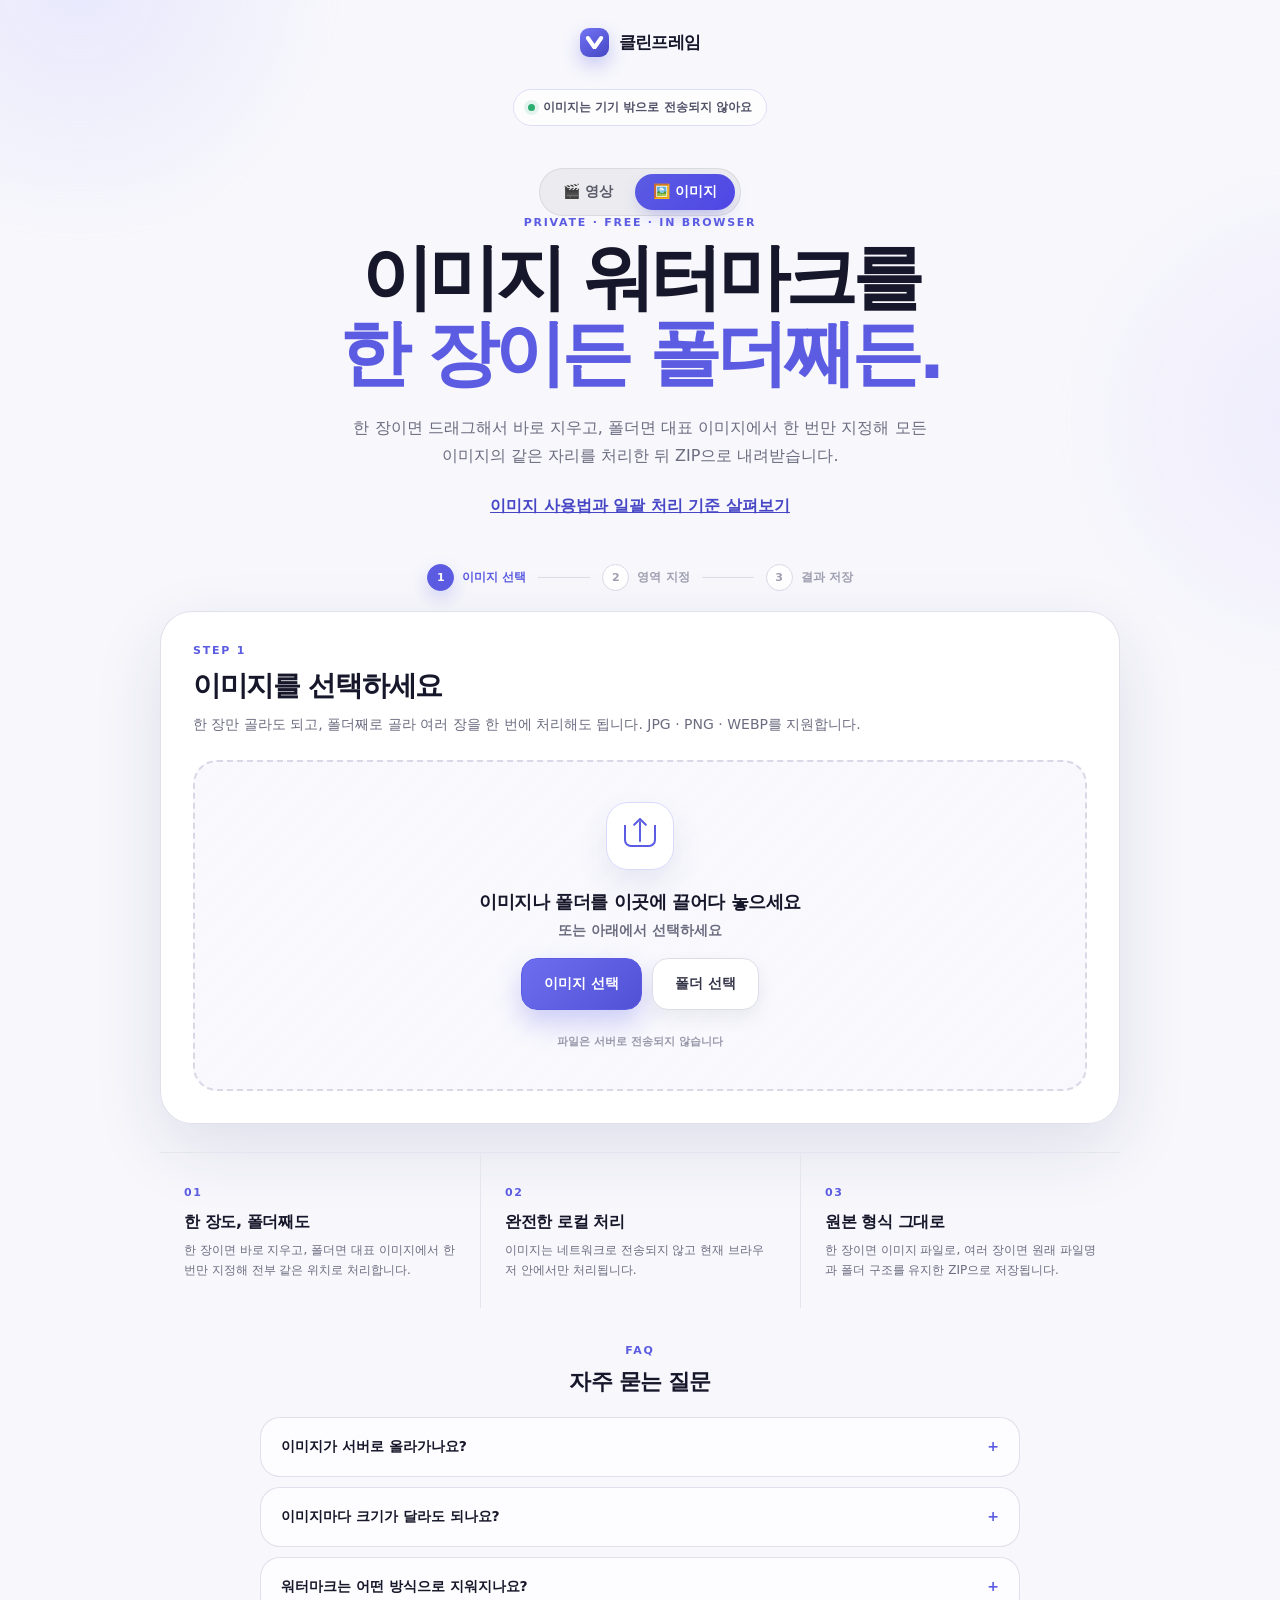
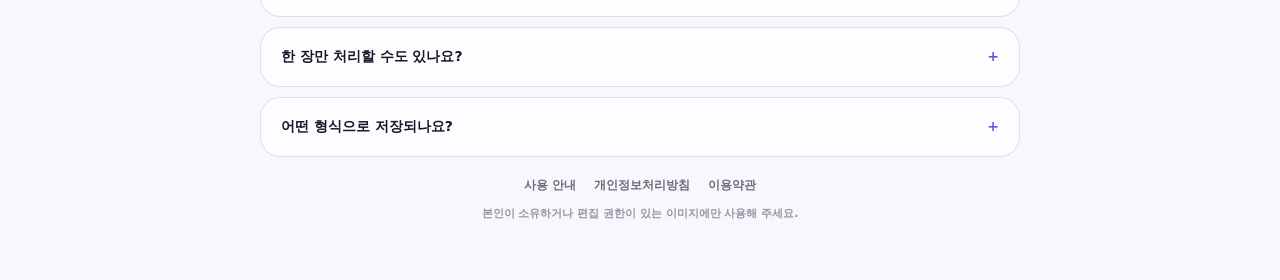
==== commit ecb9b122: "애드센스 심사용 사용 안내와 광고 노출 화면 정리" ====
--- a/image.html
+++ b/image.html
@@ -46,6 +46,7 @@
           한 장이면 드래그해서 바로 지우고, 폴더면 대표 이미지에서 한 번만
           지정해 모든 이미지의 같은 자리를 처리한 뒤 ZIP으로 내려받습니다.
         </p>
+        <p class="hero-copy"><a href="./guide.html#image">이미지 사용법과 일괄 처리 기준 살펴보기</a></p>
       </header>
 
       <section class="workspace" aria-label="이미지 워터마크 제거 작업 공간">
@@ -276,6 +277,7 @@
 
       <footer>
         <nav class="footer-nav" aria-label="약관 및 정책">
+          <a href="./guide.html">사용 안내</a>
           <a href="./privacy.html">개인정보처리방침</a>
           <a href="./terms.html">이용약관</a>
         </nav>
--- a/styles.css
+++ b/styles.css
@@ -179,6 +179,11 @@
   font-weight: 500;
   line-height: 1.75;
   word-break: keep-all;
+}
+
+.hero-copy a {
+  color: var(--brand-dark);
+  font-weight: 700;
 }
 
 .workspace {
@@ -933,6 +938,10 @@
   font-weight: 700;
 }
 
+.guide p + p {
+  margin-top: 12px;
+}
+
 footer {
   padding-top: 20px;
   color: #9494a6;
@@ -943,6 +952,7 @@
 
 .footer-nav {
   display: flex;
+  flex-wrap: wrap;
   align-items: center;
   justify-content: center;
   gap: 18px;
